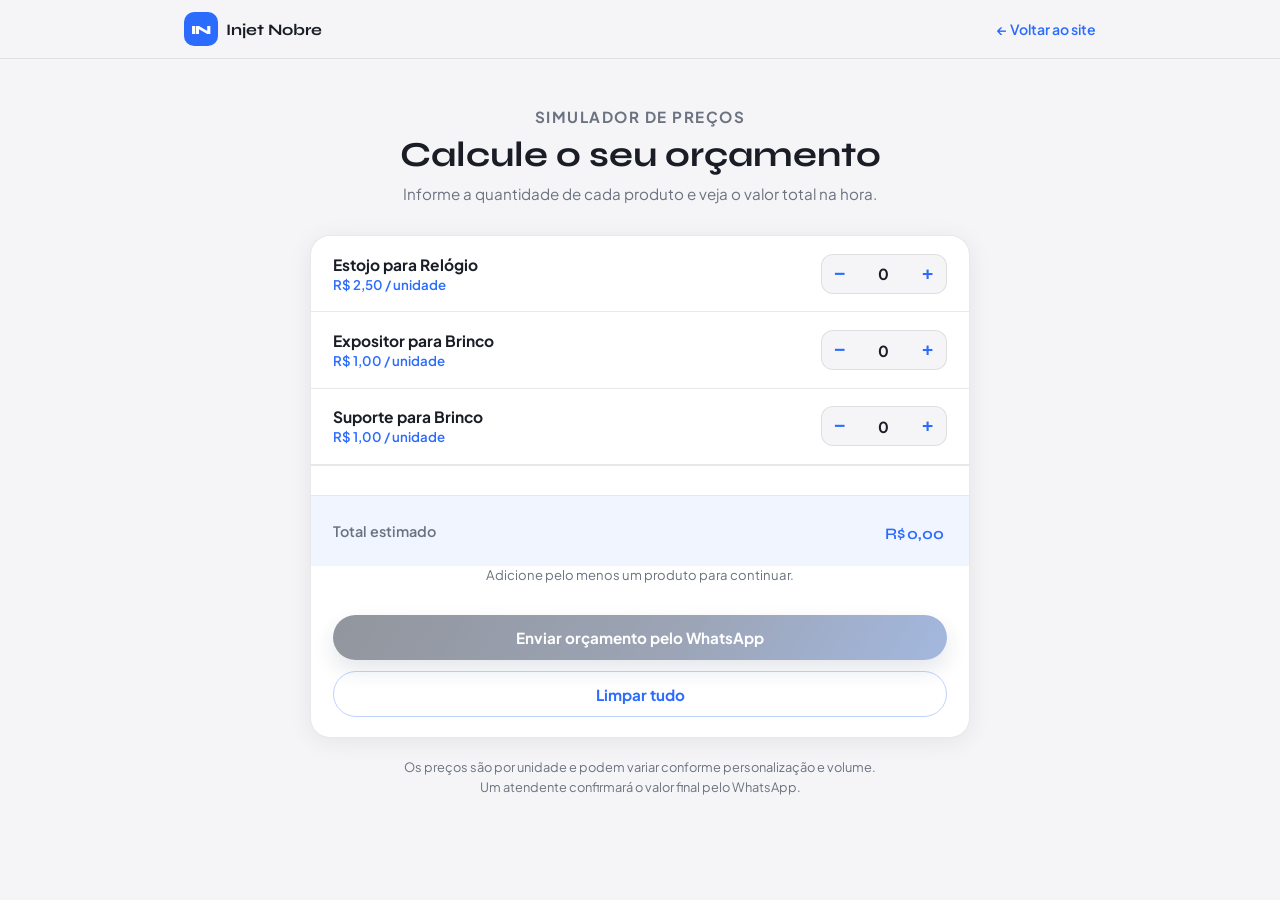
==== calculator.html @ 5f4f9581 "Create Site para Injet Nobre Co-authored-by: Copilot <copilot@github.com>" ====
<!DOCTYPE html>
<html lang="pt-BR">
<head>
  <meta charset="UTF-8">
  <meta name="viewport" content="width=device-width, initial-scale=1.0">
  <title>Calcular Orçamento | Injet Nobre</title>
  <meta name="description" content="Calcule o valor do seu pedido de estojos, suportes e expositores Injet Nobre.">
  <link rel="preconnect" href="https://fonts.googleapis.com">
  <link rel="preconnect" href="https://fonts.gstatic.com" crossorigin>
  <link href="https://fonts.googleapis.com/css2?family=Plus+Jakarta+Sans:wght@400;500;600;700;800&family=Syne:wght@600;700;800&display=swap" rel="stylesheet">
  <style>
    *, *::before, *::after { box-sizing: border-box; margin: 0; padding: 0; }

    :root {
      --bg: #f5f5f7;
      --bg-dark: #090a0c;
      --accent: #2b6cff;
      --accent-hover: #1a57e0;
      --text: #1a1d26;
      --text-muted: #6b7280;
      --line: rgba(0,0,0,0.09);
      --card-bg: #ffffff;
      --radius: 20px;
    }

    html { scroll-behavior: smooth; }

    body {
      font-family: 'Plus Jakarta Sans', system-ui, sans-serif;
      background: var(--bg);
      color: var(--text);
      min-height: 100vh;
      display: flex;
      flex-direction: column;
    }

    /* ── Topbar ── */
    .topbar {
      position: sticky;
      top: 0;
      z-index: 100;
      background: rgba(245, 245, 247, 0.88);
      backdrop-filter: blur(18px);
      -webkit-backdrop-filter: blur(18px);
      border-bottom: 1px solid var(--line);
    }

    .nav {
      max-width: 960px;
      margin: 0 auto;
      padding: 0.75rem 1.5rem;
      display: flex;
      align-items: center;
      justify-content: space-between;
      gap: 1rem;
    }

    .logo {
      display: flex;
      align-items: center;
      gap: 0.5rem;
      text-decoration: none;
      color: var(--text);
      font-family: 'Syne', sans-serif;
      font-weight: 700;
    }

    .logo-mark {
      width: 34px;
      height: 34px;
      border-radius: 10px;
      background: var(--accent);
      color: #fff;
      display: grid;
      place-items: center;
      font-size: 0.78rem;
      font-weight: 800;
      letter-spacing: -0.02em;
      flex-shrink: 0;
    }

    .back-link {
      font-size: 0.88rem;
      font-weight: 600;
      color: var(--accent);
      text-decoration: none;
      display: flex;
      align-items: center;
      gap: 0.35rem;
    }

    .back-link:hover { text-decoration: underline; }

    /* ── Main layout ── */
    main {
      flex: 1;
      max-width: 700px;
      margin: 2.5rem auto;
      padding: 0 1.25rem 3rem;
      width: 100%;
    }

    .page-header {
      text-align: center;
      margin-bottom: 2rem;
    }

    .eyebrow {
      font-size: 0.75rem;
      font-weight: 700;
      letter-spacing: 0.1em;
      text-transform: uppercase;
      color: var(--accent);
      margin-bottom: 0.5rem;
    }

    .page-header h1 {
      font-family: 'Syne', sans-serif;
      font-size: clamp(1.5rem, 4vw, 2.2rem);
      line-height: 1.2;
      color: var(--text);
    }

    .page-header p {
      margin-top: 0.5rem;
      font-size: 0.95rem;
      color: var(--text-muted);
    }

    /* ── Card ── */
    .card {
      background: var(--card-bg);
      border-radius: var(--radius);
      border: 1px solid var(--line);
      box-shadow: 0 4px 24px rgba(0,0,0,0.07);
      overflow: hidden;
    }

    /* ── Product rows ── */
    .product-row {
      display: grid;
      grid-template-columns: 1fr auto;
      align-items: center;
      gap: 1rem;
      padding: 1.1rem 1.4rem;
      border-bottom: 1px solid var(--line);
      transition: background 180ms ease;
    }

    .product-row:hover { background: #fafafa; }
    .product-row:last-of-type { border-bottom: none; }

    .product-info { display: flex; flex-direction: column; gap: 0.15rem; }

    .product-name {
      font-weight: 700;
      font-size: 0.97rem;
      color: var(--text);
    }

    .product-price {
      font-size: 0.83rem;
      color: var(--accent);
      font-weight: 600;
    }

    /* ── Quantity stepper ── */
    .stepper {
      display: flex;
      align-items: center;
      gap: 0;
      border: 1.5px solid var(--line);
      border-radius: 12px;
      overflow: hidden;
      background: var(--bg);
    }

    .stepper button {
      background: none;
      border: none;
      cursor: pointer;
      width: 36px;
      height: 38px;
      font-size: 1.2rem;
      font-weight: 700;
      color: var(--accent);
      display: grid;
      place-items: center;
      transition: background 150ms ease;
      flex-shrink: 0;
    }

    .stepper button:hover { background: rgba(43,108,255,0.09); }
    .stepper button:active { background: rgba(43,108,255,0.18); }

    .stepper input[type="number"] {
      width: 52px;
      height: 38px;
      border: none;
      background: transparent;
      text-align: center;
      font-family: inherit;
      font-size: 0.95rem;
      font-weight: 700;
      color: var(--text);
      -moz-appearance: textfield;
      outline: none;
    }

    .stepper input[type="number"]::-webkit-inner-spin-button,
    .stepper input[type="number"]::-webkit-outer-spin-button { -webkit-appearance: none; }

    /* ── Total block ── */
    .total-block {
      background: #f0f5ff;
      border-top: 1.5px solid #dce8ff;
      padding: 1.3rem 1.4rem;
      display: flex;
      align-items: center;
      justify-content: space-between;
      gap: 1rem;
    }

    .total-label {
      font-size: 0.9rem;
      font-weight: 600;
      color: var(--text-muted);
    }

    .total-value {
      font-family: 'Syne', sans-serif;
      font-size: 1.8rem;
      font-weight: 800;
      color: var(--accent);
      line-height: 1;
    }

    .total-value span {
      font-size: 1rem;
      font-weight: 600;
      margin-right: 0.15rem;
    }

    /* ── Breakdown ── */
    .breakdown {
      padding: 0.9rem 1.4rem;
      border-top: 1px solid var(--line);
      display: flex;
      flex-direction: column;
      gap: 0.3rem;
    }

    .breakdown-row {
      display: flex;
      justify-content: space-between;
      font-size: 0.83rem;
      color: var(--text-muted);
    }

    .breakdown-row.hidden { display: none; }

    .breakdown-row strong { color: var(--text); }

    /* ── Actions ── */
    .actions {
      padding: 1.2rem 1.4rem;
      display: flex;
      flex-direction: column;
      gap: 0.7rem;
    }

    .btn {
      border: none;
      border-radius: 999px;
      text-decoration: none;
      padding: 0.8rem 1.2rem;
      font-family: inherit;
      font-size: 0.95rem;
      font-weight: 700;
      cursor: pointer;
      text-align: center;
      display: block;
      width: 100%;
      transition: transform 150ms ease, box-shadow 200ms ease, opacity 150ms ease;
      position: relative;
      overflow: hidden;
    }

    .btn:hover { transform: translateY(-2px); }
    .btn:active { transform: translateY(0); }

    .btn-primary {
      color: #fff;
      background: linear-gradient(120deg, #0f1728, #25385f 56%, #3563b8);
      box-shadow: 0 10px 22px rgba(35,56,95,0.28);
    }

    .btn-primary:disabled,
    .btn-primary[aria-disabled="true"] {
      opacity: 0.45;
      cursor: not-allowed;
      transform: none;
    }

    .btn-ghost {
      color: var(--accent);
      background: transparent;
      border: 1.5px solid rgba(43,108,255,0.3);
    }

    .btn-ghost:hover { background: rgba(43,108,255,0.06); }

    /* ── Empty state ── */
    .empty-hint {
      font-size: 0.82rem;
      color: var(--text-muted);
      text-align: center;
      padding: 0 1.4rem 0.8rem;
    }

    .empty-hint.hidden { display: none; }

    /* ── Note ── */
    .note {
      margin-top: 1.2rem;
      text-align: center;
      font-size: 0.8rem;
      color: var(--text-muted);
      line-height: 1.6;
    }

    /* ── Ripple ── */
    .ripple {
      position: absolute;
      border-radius: 50%;
      background: rgba(255,255,255,0.3);
      pointer-events: none;
      transform: scale(0);
      animation: rippleAnim 500ms ease-out forwards;
    }

    @keyframes rippleAnim { to { transform: scale(4); opacity: 0; } }

    /* ── Mobile ── */
    @media (max-width: 480px) {
      .product-row {
        grid-template-columns: 1fr;
        gap: 0.6rem;
      }

      .stepper { width: fit-content; }

      .total-block { flex-direction: column; align-items: flex-start; gap: 0.3rem; }
    }
  </style>
</head>
<body>

  <header class="topbar">
    <div class="nav">
      <a class="logo" href="index.html" aria-label="Injet Nobre">
        <span class="logo-mark">IN</span>
        <span class="logo-text">Injet Nobre</span>
      </a>
      <a class="back-link" href="index.html">
        ← Voltar ao site
      </a>
    </div>
  </header>

  <main>
    <div class="page-header">
      <p class="eyebrow">Simulador de preços</p>
      <h1>Calcule o seu orçamento</h1>
      <p>Informe a quantidade de cada produto e veja o valor total na hora.</p>
    </div>

    <div class="card">

      <!-- Estojo para Relógio -->
      <div class="product-row">
        <div class="product-info">
          <span class="product-name">Estojo para Relógio</span>
          <span class="product-price">R$ 2,50 / unidade</span>
        </div>
        <div class="stepper">
          <button type="button" aria-label="Diminuir" data-action="dec" data-target="qty-estojo">−</button>
          <input id="qty-estojo" type="number" min="0" value="0" aria-label="Quantidade de estojos">
          <button type="button" aria-label="Aumentar" data-action="inc" data-target="qty-estojo">+</button>
        </div>
      </div>

      <!-- Expositor para Brinco -->
      <div class="product-row">
        <div class="product-info">
          <span class="product-name">Expositor para Brinco</span>
          <span class="product-price">R$ 1,00 / unidade</span>
        </div>
        <div class="stepper">
          <button type="button" aria-label="Diminuir" data-action="dec" data-target="qty-expositor">−</button>
          <input id="qty-expositor" type="number" min="0" value="0" aria-label="Quantidade de expositores">
          <button type="button" aria-label="Aumentar" data-action="inc" data-target="qty-expositor">+</button>
        </div>
      </div>

      <!-- Suporte para Brinco -->
      <div class="product-row">
        <div class="product-info">
          <span class="product-name">Suporte para Brinco</span>
          <span class="product-price">R$ 1,00 / unidade</span>
        </div>
        <div class="stepper">
          <button type="button" aria-label="Diminuir" data-action="dec" data-target="qty-suporte">−</button>
          <input id="qty-suporte" type="number" min="0" value="0" aria-label="Quantidade de suportes">
          <button type="button" aria-label="Aumentar" data-action="inc" data-target="qty-suporte">+</button>
        </div>
      </div>

      <!-- Breakdown -->
      <div class="breakdown" id="breakdown">
        <div class="breakdown-row hidden" id="br-estojo">
          <span id="br-estojo-label"></span>
          <strong id="br-estojo-val"></strong>
        </div>
        <div class="breakdown-row hidden" id="br-expositor">
          <span id="br-expositor-label"></span>
          <strong id="br-expositor-val"></strong>
        </div>
        <div class="breakdown-row hidden" id="br-suporte">
          <span id="br-suporte-label"></span>
          <strong id="br-suporte-val"></strong>
        </div>
      </div>

      <!-- Total -->
      <div class="total-block">
        <span class="total-label">Total estimado</span>
        <div class="total-value"><span>R$</span><span id="total-display">0,00</span></div>
      </div>

      <!-- Empty hint -->
      <p class="empty-hint" id="empty-hint">Adicione pelo menos um produto para continuar.</p>

      <!-- Actions -->
      <div class="actions">
        <a id="wa-btn" class="btn btn-primary" href="#" aria-disabled="true" target="_blank" rel="noopener noreferrer">
          Enviar orçamento pelo WhatsApp
        </a>
        <button type="button" class="btn btn-ghost" id="reset-btn">Limpar tudo</button>
      </div>

    </div>

    <p class="note">
      Os preços são por unidade e podem variar conforme personalização e volume.<br>
      Um atendente confirmará o valor final pelo WhatsApp.
    </p>
  </main>

  <script>
    const PRODUCTS = [
      { inputId: 'qty-estojo',    price: 2.50, label: 'Estojo para Relógio',   brId: 'br-estojo'    },
      { inputId: 'qty-expositor', price: 1.00, label: 'Expositor para Brinco', brId: 'br-expositor' },
      { inputId: 'qty-suporte',   price: 1.00, label: 'Suporte para Brinco',   brId: 'br-suporte'   },
    ];

    const WA_NUMBER = '5511951146301';

    function fmt(val) {
      return val.toLocaleString('pt-BR', { minimumFractionDigits: 2, maximumFractionDigits: 2 });
    }

    function getQty(inputId) {
      const val = parseInt(document.getElementById(inputId).value, 10);
      return isNaN(val) || val < 0 ? 0 : val;
    }

    function update() {
      let total = 0;
      let totalItems = 0;
      const lines = [];

      PRODUCTS.forEach(({ inputId, price, label, brId }) => {
        const qty = getQty(inputId);
        const subtotal = qty * price;
        const brRow = document.getElementById(brId);

        if (qty > 0) {
          total += subtotal;
          totalItems += qty;
          document.getElementById(brId + '-label').textContent =
            `${label} × ${qty}`;
          document.getElementById(brId + '-val').textContent =
            'R$ ' + fmt(subtotal);
          brRow.classList.remove('hidden');
          lines.push(`${qty}x ${label} (R$ ${fmt(subtotal)})`);
        } else {
          brRow.classList.add('hidden');
        }
      });

      document.getElementById('total-display').textContent = fmt(total);

      const hint = document.getElementById('empty-hint');
      const waBtn = document.getElementById('wa-btn');

      if (totalItems === 0) {
        hint.classList.remove('hidden');
        waBtn.setAttribute('aria-disabled', 'true');
        waBtn.setAttribute('href', '#');
      } else {
        hint.classList.add('hidden');
        waBtn.removeAttribute('aria-disabled');

        const msg = encodeURIComponent(
          `Olá! Gostaria de solicitar um orçamento:\n\n` +
          lines.join('\n') +
          `\n\nTotal estimado: R$ ${fmt(total)}`
        );
        waBtn.setAttribute('href', `https://api.whatsapp.com/send?phone=${WA_NUMBER}&text=${msg}`);
      }
    }

    // Stepper buttons
    document.querySelectorAll('.stepper button').forEach(btn => {
      btn.addEventListener('click', () => {
        const input = document.getElementById(btn.dataset.target);
        const current = parseInt(input.value, 10) || 0;
        if (btn.dataset.action === 'inc') {
          input.value = current + 1;
        } else {
          input.value = Math.max(0, current - 1);
        }
        update();
      });
    });

    // Direct input change
    PRODUCTS.forEach(({ inputId }) => {
      document.getElementById(inputId).addEventListener('input', update);
    });

    // Reset
    document.getElementById('reset-btn').addEventListener('click', () => {
      PRODUCTS.forEach(({ inputId }) => { document.getElementById(inputId).value = 0; });
      update();
    });

    // Ripple on btn-primary
    document.getElementById('wa-btn').addEventListener('click', function (e) {
      if (this.getAttribute('aria-disabled') === 'true') { e.preventDefault(); return; }
      const r = document.createElement('span');
      r.className = 'ripple';
      const rect = this.getBoundingClientRect();
      const size = Math.max(rect.width, rect.height);
      r.style.cssText = `width:${size}px;height:${size}px;left:${e.clientX - rect.left - size / 2}px;top:${e.clientY - rect.top - size / 2}px`;
      this.appendChild(r);
      r.addEventListener('animationend', () => r.remove());
    });

    update();
  </script>
</body>
</html>
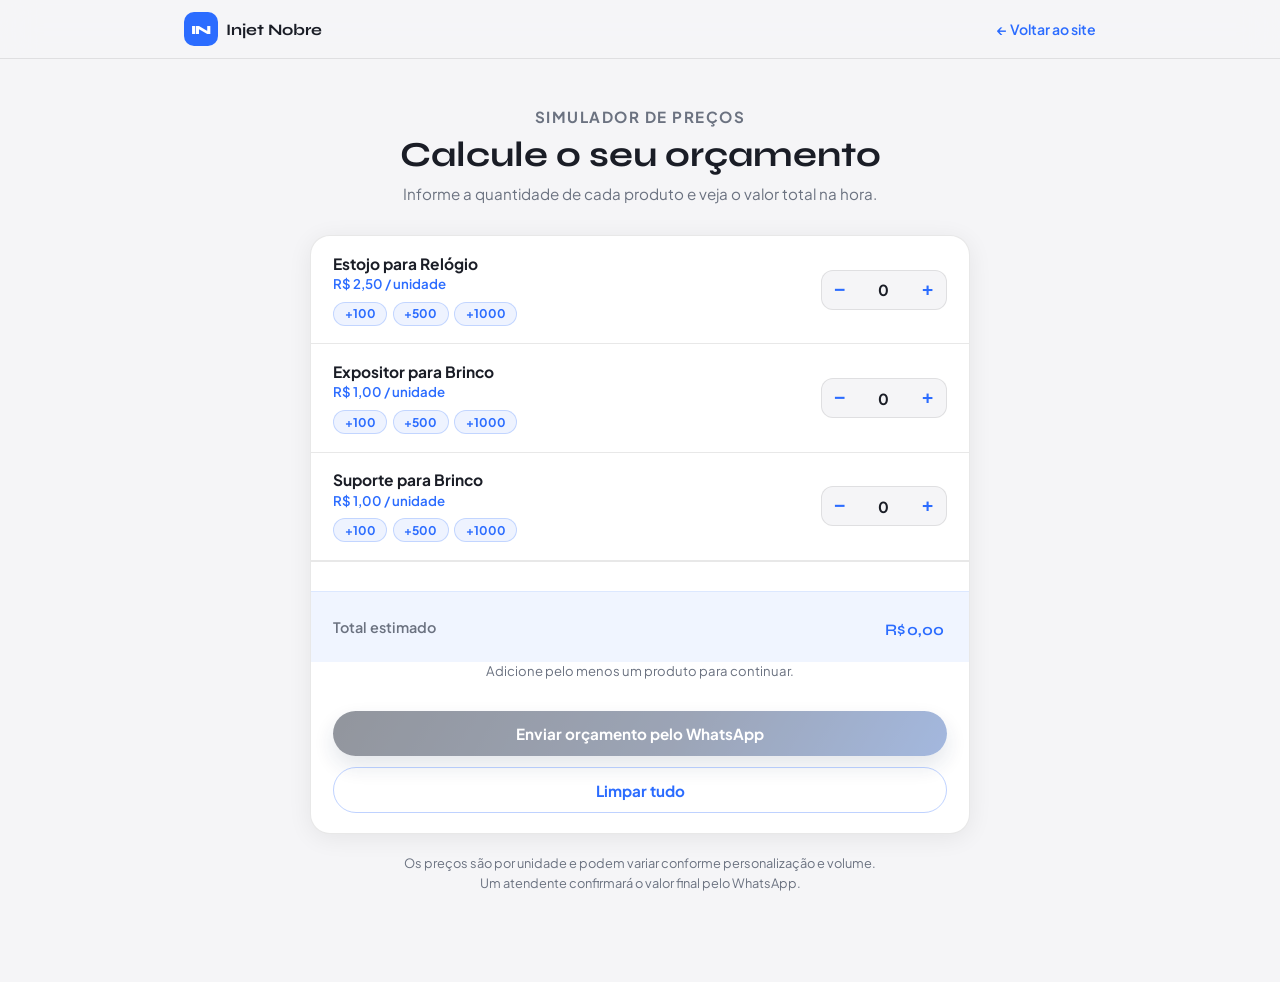
==== commit 6a13a7f5: "colocando mais opçoes em calculator.html Co-authored-by: Copilot <copilot@github.com>" ====
--- a/calculator.html
+++ b/calculator.html
@@ -163,6 +163,34 @@
       color: var(--accent);
       font-weight: 600;
     }
+
+    /* ── Quick-add chips ── */
+    .quick-add {
+      display: flex;
+      gap: 0.35rem;
+      flex-wrap: wrap;
+      margin-top: 0.45rem;
+    }
+
+    .chip {
+      background: rgba(43,108,255,0.08);
+      color: var(--accent);
+      border: 1.5px solid rgba(43,108,255,0.22);
+      border-radius: 999px;
+      font-family: inherit;
+      font-size: 0.75rem;
+      font-weight: 700;
+      padding: 0.22rem 0.65rem;
+      cursor: pointer;
+      transition: background 150ms ease, transform 120ms ease;
+    }
+
+    .chip:hover {
+      background: rgba(43,108,255,0.16);
+      transform: translateY(-1px);
+    }
+
+    .chip:active { transform: translateY(0); }
 
     /* ── Quantity stepper ── */
     .stepper {
@@ -345,7 +373,7 @@
     @media (max-width: 480px) {
       .product-row {
         grid-template-columns: 1fr;
-        gap: 0.6rem;
+        gap: 0.4rem;
       }
 
       .stepper { width: fit-content; }
@@ -382,6 +410,11 @@
         <div class="product-info">
           <span class="product-name">Estojo para Relógio</span>
           <span class="product-price">R$ 2,50 / unidade</span>
+          <div class="quick-add">
+            <button type="button" class="chip" data-action="add" data-amount="100" data-target="qty-estojo">+100</button>
+            <button type="button" class="chip" data-action="add" data-amount="500" data-target="qty-estojo">+500</button>
+            <button type="button" class="chip" data-action="add" data-amount="1000" data-target="qty-estojo">+1000</button>
+          </div>
         </div>
         <div class="stepper">
           <button type="button" aria-label="Diminuir" data-action="dec" data-target="qty-estojo">−</button>
@@ -395,6 +428,11 @@
         <div class="product-info">
           <span class="product-name">Expositor para Brinco</span>
           <span class="product-price">R$ 1,00 / unidade</span>
+          <div class="quick-add">
+            <button type="button" class="chip" data-action="add" data-amount="100" data-target="qty-expositor">+100</button>
+            <button type="button" class="chip" data-action="add" data-amount="500" data-target="qty-expositor">+500</button>
+            <button type="button" class="chip" data-action="add" data-amount="1000" data-target="qty-expositor">+1000</button>
+          </div>
         </div>
         <div class="stepper">
           <button type="button" aria-label="Diminuir" data-action="dec" data-target="qty-expositor">−</button>
@@ -408,6 +446,11 @@
         <div class="product-info">
           <span class="product-name">Suporte para Brinco</span>
           <span class="product-price">R$ 1,00 / unidade</span>
+          <div class="quick-add">
+            <button type="button" class="chip" data-action="add" data-amount="100" data-target="qty-suporte">+100</button>
+            <button type="button" class="chip" data-action="add" data-amount="500" data-target="qty-suporte">+500</button>
+            <button type="button" class="chip" data-action="add" data-amount="1000" data-target="qty-suporte">+1000</button>
+          </div>
         </div>
         <div class="stepper">
           <button type="button" aria-label="Diminuir" data-action="dec" data-target="qty-suporte">−</button>
@@ -521,15 +564,17 @@
       }
     }
 
-    // Stepper buttons
-    document.querySelectorAll('.stepper button').forEach(btn => {
+    // Stepper buttons (+1 / -1) and quick-add chips
+    document.querySelectorAll('.stepper button, .chip').forEach(btn => {
       btn.addEventListener('click', () => {
         const input = document.getElementById(btn.dataset.target);
         const current = parseInt(input.value, 10) || 0;
         if (btn.dataset.action === 'inc') {
           input.value = current + 1;
-        } else {
+        } else if (btn.dataset.action === 'dec') {
           input.value = Math.max(0, current - 1);
+        } else if (btn.dataset.action === 'add') {
+          input.value = current + parseInt(btn.dataset.amount, 10);
         }
         update();
       });
